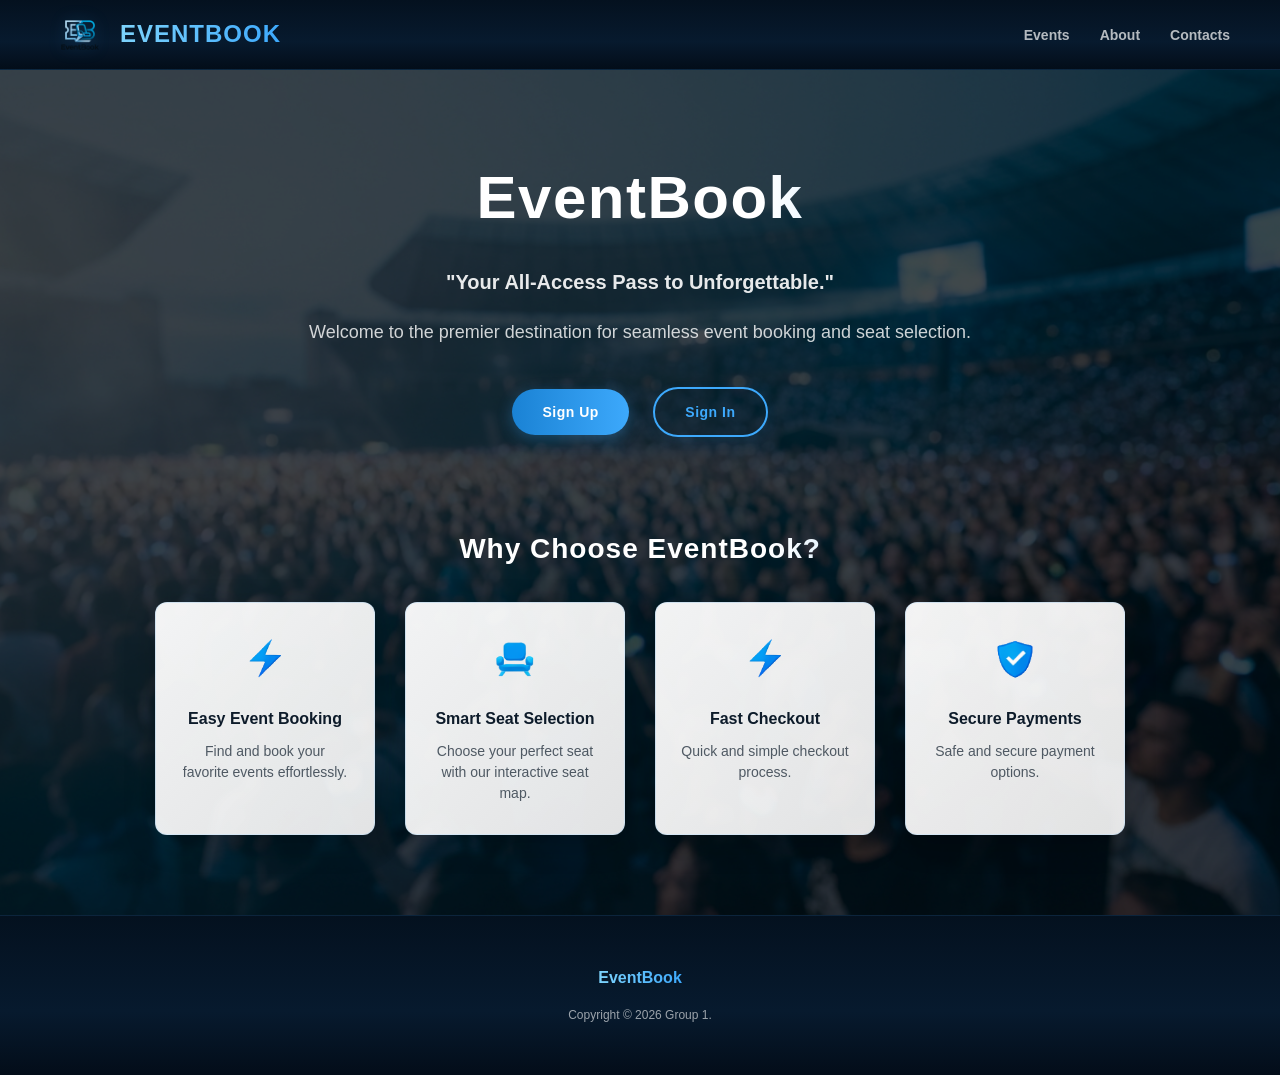
==== index.html @ 73633b7c "first commit" ====
<!DOCTYPE html>
<html lang="en">
<head>
    <!-- Meta and page title -->
    <meta charset="UTF-8">
    <title>EventBook - Home</title>

    <!-- Authentication styles (used for homepage theme) -->
    <link rel="stylesheet" href="AUTHENTICATION/authentication.css">
</head>
<body>

    <!-- Navbar / Header -->
    <header class="navbar">

        <!-- Logo section -->
        <div class="logo">
            <img src="IMAGES/eventbook_logo.png" alt="EventBook Logo">
            <h1>EventBook</h1>
        </div>
 
        <!-- Navigation menu -->
        <nav>
            <ul>
                <li><a href="#" onclick="redirectToLogin(event)">Events</a></li>
                <li><a href="#">About</a></li>
                <li><a href="#">Contacts</a></li>
            </ul>
        </nav>
    </header>
 
    <!-- Hero / Main section -->
    <main class="hero">

        <!-- Hero content -->
        <section class="hero-content">
            <h2>Event<span>Book</span></h2>

            <!-- Tagline -->
            <p class="tagline">"Your All-Access Pass to Unforgettable."</p>

            <!-- Description -->
            <p class="description">
                Welcome to the premier destination for seamless event booking and seat selection.
            </p>
 
            <!-- Call-to-action buttons -->
            <!-- FIX: Sign Up button now calls redirectToRegister() instead of bare href -->
            <div class="buttons">
                <a href="#" onclick="redirectToRegister(event)" class="btn primary">Sign Up</a>
                <a href="AUTHENTICATION/login.html" class="btn secondary">Sign In</a>
            </div>
        </section>
 
        <!-- Features section -->
        <section class="features">
            <h3>Why Choose EventBook?</h3>

            <!-- Feature cards -->
            <div class="feature-cards">

                <!-- Feature: Easy booking -->
                <article class="card">
                    <img src="IMAGES/lightning.png" alt="Easy Booking Icon">
                    <h4>Easy Event Booking</h4>
                    <p>Find and book your favorite events effortlessly.</p>
                </article>

                <!-- Feature: Seat selection -->
                <article class="card">
                    <img src="IMAGES/seat.png" alt="Seat Selection Icon">
                    <h4>Smart Seat Selection</h4>
                    <p>Choose your perfect seat with our interactive seat map.</p>
                </article>

                <!-- Feature: Fast checkout -->
                <article class="card">
                    <img src="IMAGES/lightning.png" alt="Fast Checkout Icon">
                    <h4>Fast Checkout</h4>
                    <p>Quick and simple checkout process.</p>
                </article>

                <!-- Feature: Secure payments -->
                <article class="card">
                    <img src="IMAGES/shield.png" alt="Secure Payment Icon">
                    <h4>Secure Payments</h4>
                    <p>Safe and secure payment options.</p>
                </article>
            </div>
        </section>
    </main>
 
    <!-- Footer section -->
    <footer>
        <p><strong>EventBook</strong></p>
        <p>Copyright &copy; 2026 Group 1.</p>
    </footer>
 
    <!-- External homepage script -->
    <script src="index.js"></script>
</body>
</html>
---- AUTHENTICATION/authentication.css ----
* {
    margin: 0;
    padding: 0;
    box-sizing: border-box;
    font-family: 'Nunito', Arial, sans-serif;
}

body {
    color: white;
    background: #0d1b2a;
    line-height: 1.6;
}

/* ===== HEADING STYLES ===== */
h1 {
    font-size: 24px;
    font-weight: 700;
    letter-spacing: 1px;
    text-transform: uppercase;
}

h2 {
    font-size: 32px;
    font-weight: 700;
    letter-spacing: 1.5px;
    margin-bottom: 10px;
    background: linear-gradient(90deg, #fff 60%, #3da9fc);
    -webkit-background-clip: text;
    -webkit-text-fill-color: transparent;
    background-clip: text;
}

h3 {
    font-size: 24px;
    font-weight: 700;
    letter-spacing: 1px;
    margin-bottom: 20px;
}

h4 {
    font-size: 16px;
    font-weight: 600;
    margin-bottom: 10px;
    color: #fff;
}

/* LOGO STYLE */
.logo {
    display: flex;
    align-items: center;
    gap: 10px;
}

.logo img {
    height: 60px;
    width: auto;
    object-fit: contain;
    filter: drop-shadow(0 0 8px rgba(61, 169, 252, 0.2));
}

.logo h1 {
    background: linear-gradient(90deg, #7dd3fc, #3da9fc);
    -webkit-background-clip: text;
    -webkit-text-fill-color: transparent;
    background-clip: text;
}

/* CARD ICON STYLE */
.card img {
    width: 50px;
    margin-bottom: 15px;
    transition: transform 0.3s ease;
}

.card img:hover {
    transform: scale(1.1);
}

/* NAVBAR */
.navbar {
    height: 70px;
    display: flex;
    justify-content: space-between;
    align-items: center;
    padding: 0 50px;
    background: linear-gradient(180deg, #04111f 0%, #071a2e 60%, #030d19 100%);
    border-bottom: 1px solid rgba(61, 169, 252, 0.15);
    box-shadow: 0 4px 20px rgba(0, 0, 0, 0.3);
}

.navbar ul {
    list-style: none;
    display: flex;
    gap: 30px;
}

.navbar a {
    text-decoration: none;
    color: rgba(255, 255, 255, 0.7);
    font-weight: 600;
    font-size: 14px;
    transition: all 0.3s ease;
    position: relative;
}

.navbar a:hover {
    color: #3da9fc;
}

.navbar a::after {
    content: "";
    position: absolute;
    bottom: -5px;
    left: 0;
    width: 0;
    height: 2px;
    background: #3da9fc;
    transition: width 0.3s ease;
}

.navbar a:hover::after {
    width: 100%;
}

.center-logo {
    justify-content: center;
}

/* HERO SECTION */
.hero {
    text-align: center;
    padding: 80px 20px;
    background: linear-gradient(rgba(0,0,0,0.7), rgba(0,0,0,0.7)),
                url('../IMAGES/hero_bg.png') center/cover no-repeat;
}

.hero-content h2 {
    font-size: 60px;
    font-weight: 700;
    margin-bottom: 15px;
}

.hero-content span {
    color: #3da9fc;
}

.tagline {
    margin: 20px 0;
    font-size: 20px;
    font-weight: 600;
    color: rgba(255, 255, 255, 0.9);
}

.description {
    margin-bottom: 30px;
    font-size: 18px;
    color: rgba(255, 255, 255, 0.8);
    line-height: 1.6;
}

/* BUTTONS */
.btn {
    padding: 12px 30px;
    border-radius: 25px;
    text-decoration: none;
    display: inline-block;
    margin: 10px;
    font-weight: 700;
    font-size: 14px;
    letter-spacing: 0.5px;
    transition: all 0.3s ease;
}

.primary {
    background: linear-gradient(90deg, #1a82d4, #3da9fc);
    color: white;
    box-shadow: 0 4px 15px rgba(61, 169, 252, 0.3);
}

.primary:hover {
    transform: translateY(-2px);
    box-shadow: 0 8px 20px rgba(61, 169, 252, 0.4);
}

.secondary {
    border: 2px solid #3da9fc;
    color: #3da9fc;
    background: transparent;
    box-shadow: 0 4px 12px rgba(61, 169, 252, 0.1);
}

.secondary:hover {
    background: rgba(61, 169, 252, 0.1);
    transform: translateY(-2px);
}

/* FEATURES */
.features {
    margin-top: 80px;
}

.features h3 {
    margin-bottom: 30px;
    font-size: 28px;
    font-weight: 700;
    background: linear-gradient(90deg, #fff 60%, #3da9fc);
    -webkit-background-clip: text;
    -webkit-text-fill-color: transparent;
    background-clip: text;
}

.feature-cards {
    display: flex;
    justify-content: center;
    gap: 30px;
    flex-wrap: wrap;
}

.card {
    background: linear-gradient(135deg, rgba(255,255,255,0.95), rgba(250,250,250,0.9));
    color: #0d1b2a;
    padding: 30px 25px;
    width: 220px;
    border-radius: 12px;
    text-align: center;
    box-shadow: 0 8px 32px rgba(0, 0, 0, 0.2);
    transition: all 0.3s ease;
    border: 1px solid rgba(61, 169, 252, 0.15);
}

.card:hover {
    transform: translateY(-8px);
    box-shadow: 0 15px 40px rgba(61, 169, 252, 0.2);
}

.card h4 {
    color: #0d1b2a;
    font-size: 16px;
    font-weight: 700;
    margin-bottom: 10px;
}

.card p {
    color: rgba(13, 27, 42, 0.7);
    font-size: 14px;
    line-height: 1.5;
}

/* LOGIN PAGE AND SIGNUP PAGE */
.login-hero {
    height: 90vh;
    display: flex;
    justify-content: center;
    align-items: center;
    background: linear-gradient(rgba(0,0,0,0.8), rgba(0,0,0,0.8)),
                url('../IMAGES/party_bg.png') center/cover no-repeat;
}

.login-container {
    background: linear-gradient(135deg, rgba(4, 17, 31, 0.75), rgba(7, 26, 46, 0.75));
    padding: 40px;
    border-radius: 15px;
    width: 400px;
    text-align: center;
    border: 1px solid rgba(61, 169, 252, 0.2);
    backdrop-filter: blur(10px);
    box-shadow: 0 15px 50px rgba(0, 0, 0, 0.4);
}

.login-container h2 {
    margin-bottom: 30px;
    font-size: 28px;
}

.form-group input,
.login-container select {
    width: 100%;
    padding: 12px 14px;
    margin-bottom: 18px;
    border-radius: 8px;
    border: 1px solid rgba(61, 169, 252, 0.3);
    background: rgba(255, 255, 255, 0.05);
    color: white;
    font-size: 14px;
    transition: all 0.3s ease;
    font-family: 'Nunito', Arial, sans-serif;
}

.form-group input::placeholder {
    color: rgba(255, 255, 255, 0.4);
}

.form-group input:focus,
.login-container select:focus {
    outline: none;
    border-color: #3da9fc;
    background: rgba(61, 169, 252, 0.1);
    box-shadow: 0 0 8px rgba(61, 169, 252, 0.2);
}

.login-container select {
    cursor: pointer;
}

.login-container select option {
    background: #0d1b2a;
    color: white;
}

.form-options {
    display: flex;
    justify-content: space-between;
    font-size: 13px;
    margin-bottom: 22px;
    gap: 15px;
}

.form-options label {
    display: flex;
    align-items: center;
    gap: 6px;
    color: rgba(255, 255, 255, 0.7);
}

.form-options label input {
    cursor: pointer;
}

.form-options a {
    color: #3da9fc;
    text-decoration: none;
    transition: all 0.2s ease;
}

.form-options a:hover {
    color: #7dd3fc;
    text-decoration: underline;
}

.signup-text {
    margin-top: 22px;
    font-size: 14px;
    color: rgba(255, 255, 255, 0.7);
}

.signup-text a {
    color: #3da9fc;
    text-decoration: none;
    font-weight: 600;
    transition: all 0.2s ease;
}

.signup-text a:hover {
    color: #7dd3fc;
    text-decoration: underline;
}

/* ===== FOOTER ===== */
footer {
    background: linear-gradient(180deg, #04111f 0%, #071a2e 60%, #030d19 100%);
    border-top: 1px solid rgba(61, 169, 252, 0.15);
    padding: 40px 20px;
    text-align: center;
    color: rgba(255, 255, 255, 0.8);
    font-size: 14px;
}

footer p {
    margin: 8px 0;
    line-height: 1.8;
}

footer p:first-child {
    font-size: 16px;
    font-weight: 700;
    color: #fff;
    margin-bottom: 12px;
}

footer p:first-child strong {
    background: linear-gradient(90deg, #7dd3fc, #3da9fc);
    -webkit-background-clip: text;
    -webkit-text-fill-color: transparent;
    background-clip: text;
}

footer p:last-child {
    font-size: 12px;
    color: rgba(255, 255, 255, 0.6);
}

.login-container select {
    width: 100%;
    padding: 12px;
    margin-bottom: 20px;
    border-radius: 8px;
    border: 1px solid #3da9fc;
    background: transparent;
    color: white;
}

.login-container select option {
    background: #0d1b2a;
}

/* PASSWORD SHOW/HIDE */
.password-wrapper {
    position: relative;
}

.password-wrapper input {
    padding-right: 40px;
}

.toggle-password {
    position: absolute;
    right: 12px;
    top: 50%;
    transform: translateY(-50%);
    cursor: pointer;
    font-size: 18px;
    user-select: none;
    transition: all 0.2s ease;
}

.toggle-password:hover {
    transform: translateY(-50%) scale(1.1);
}
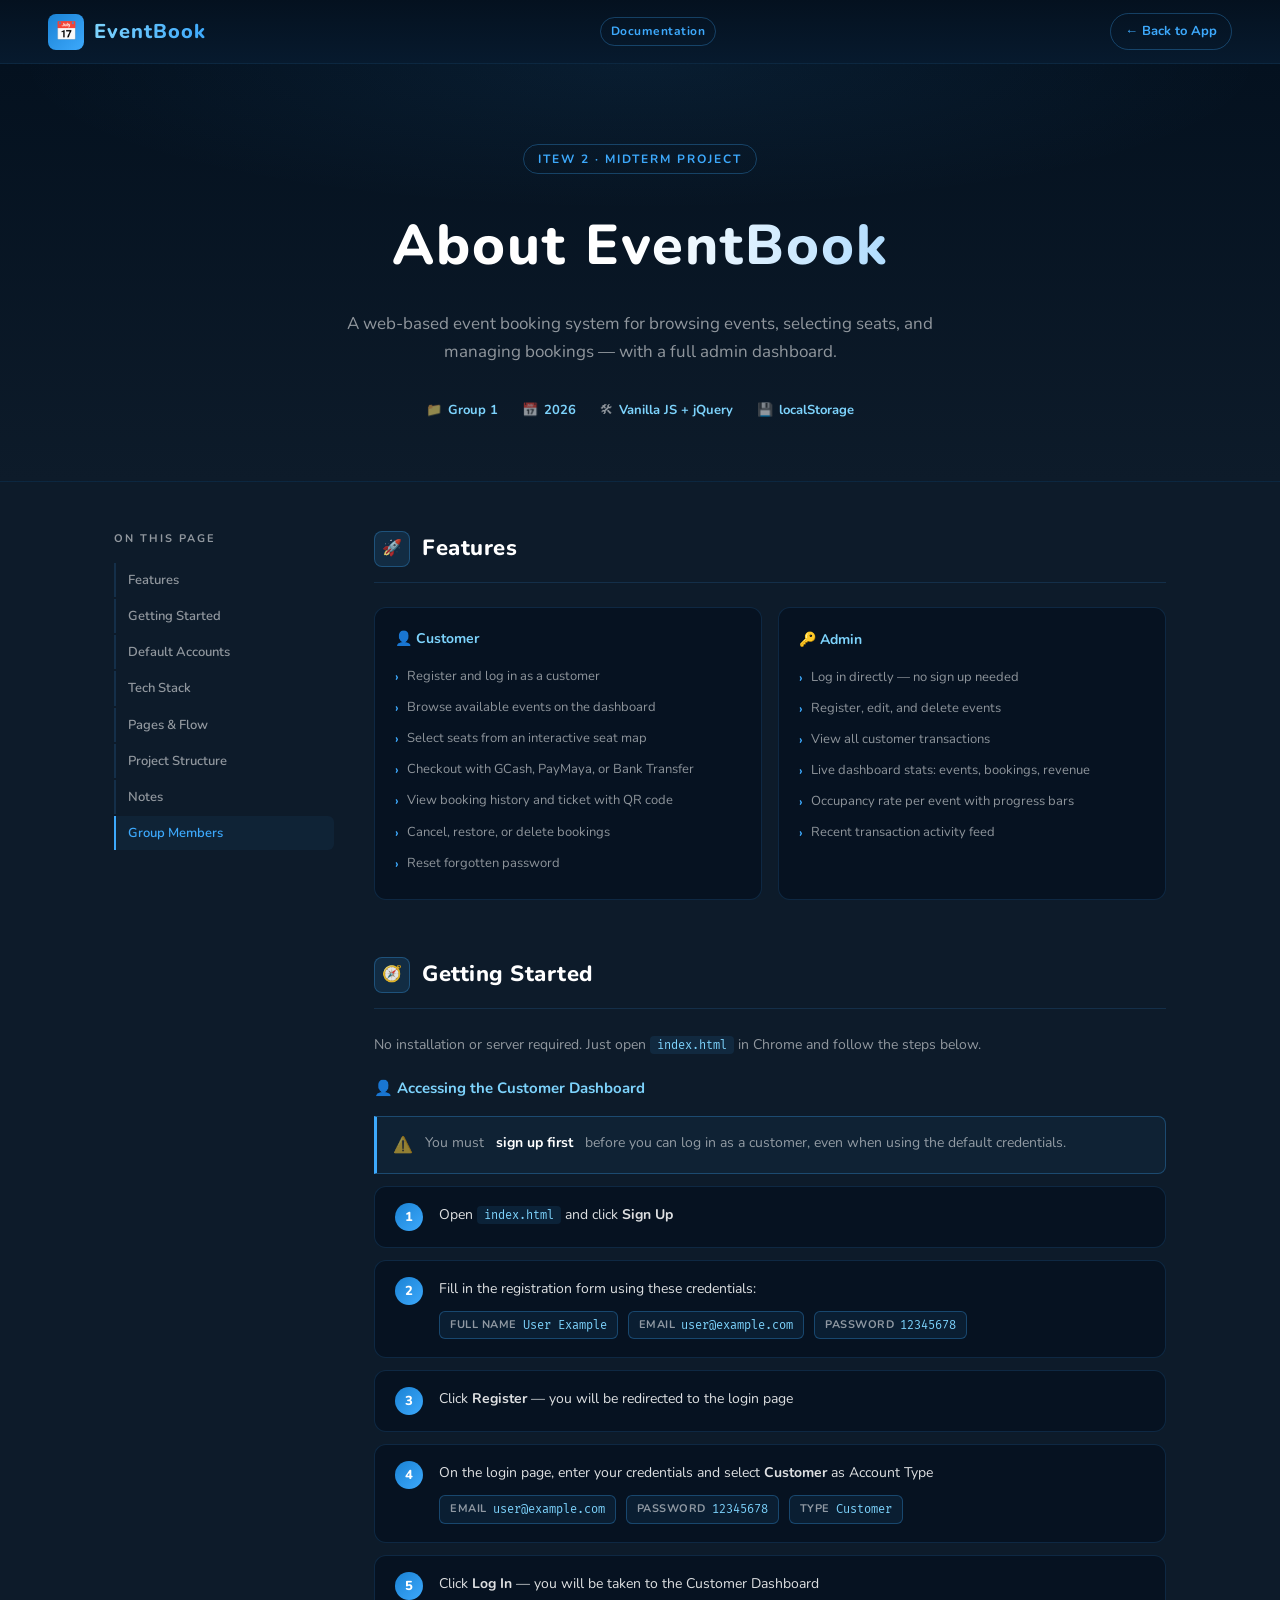
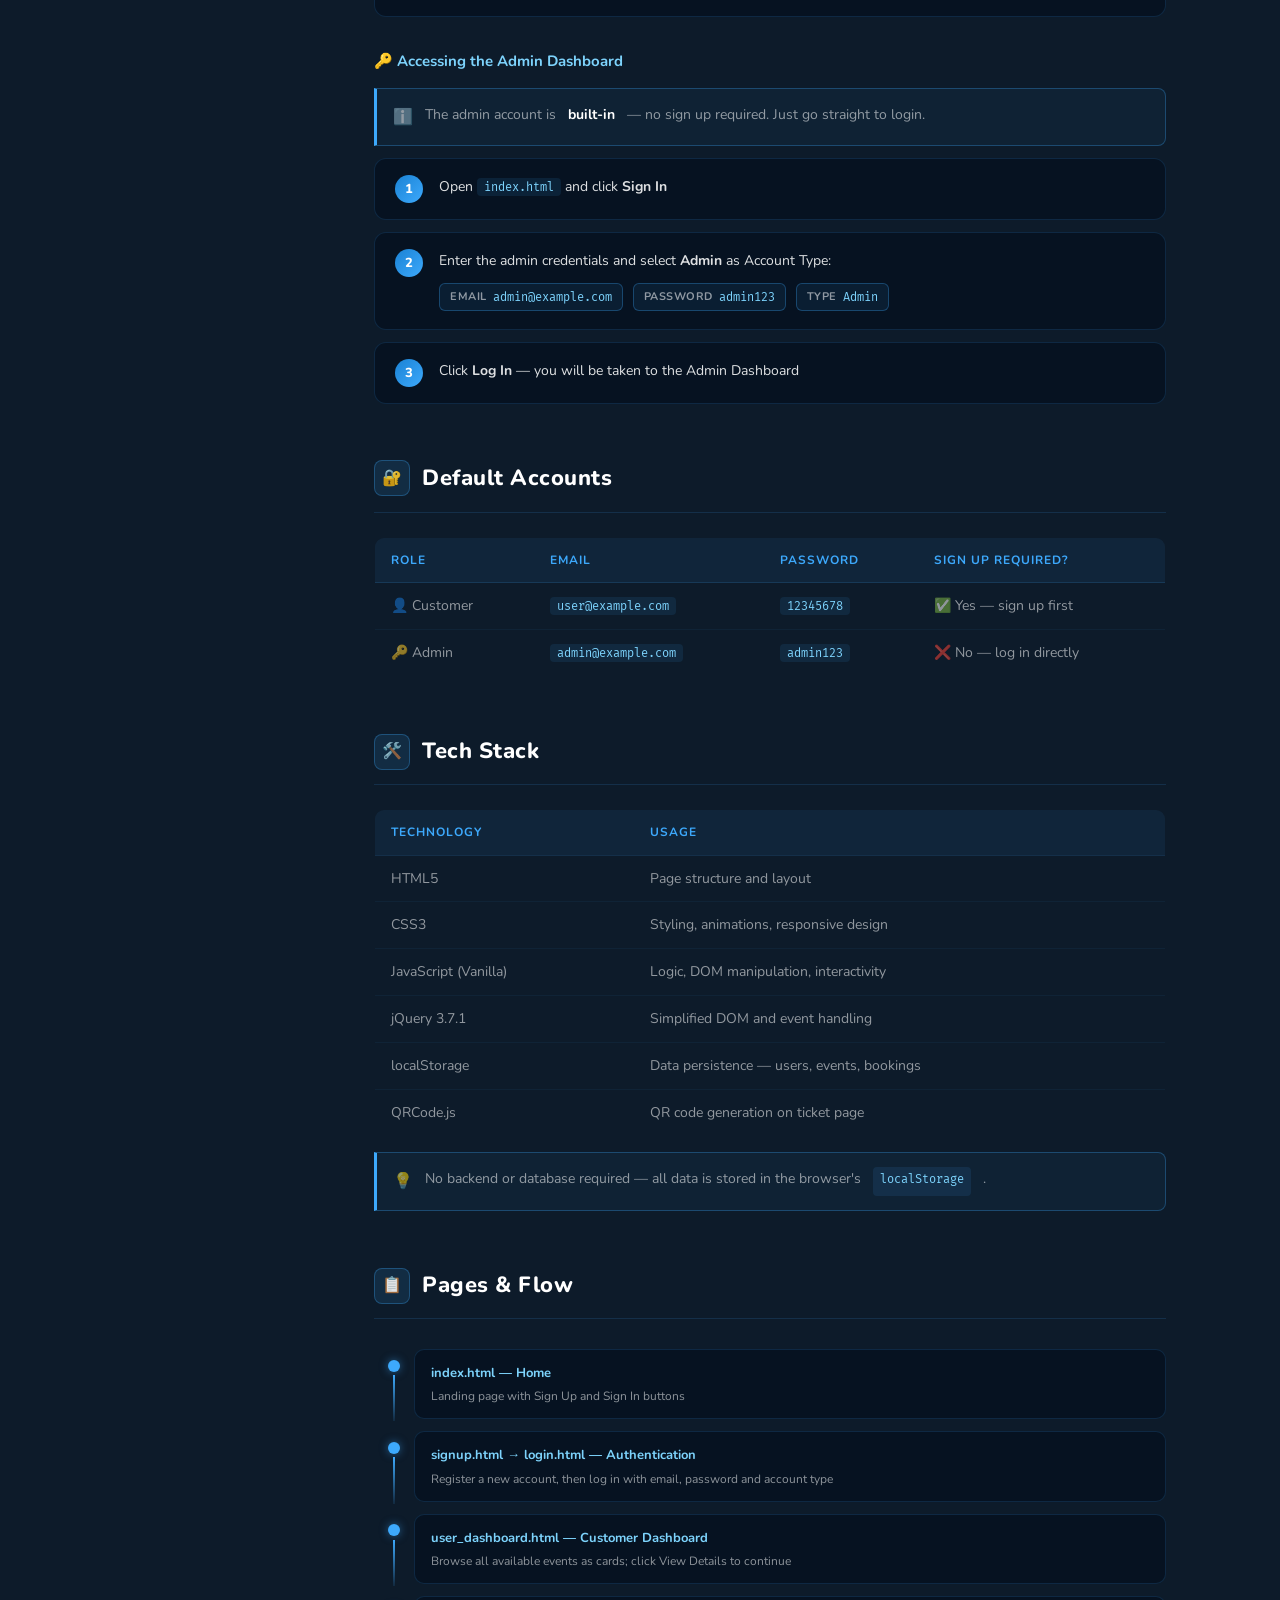
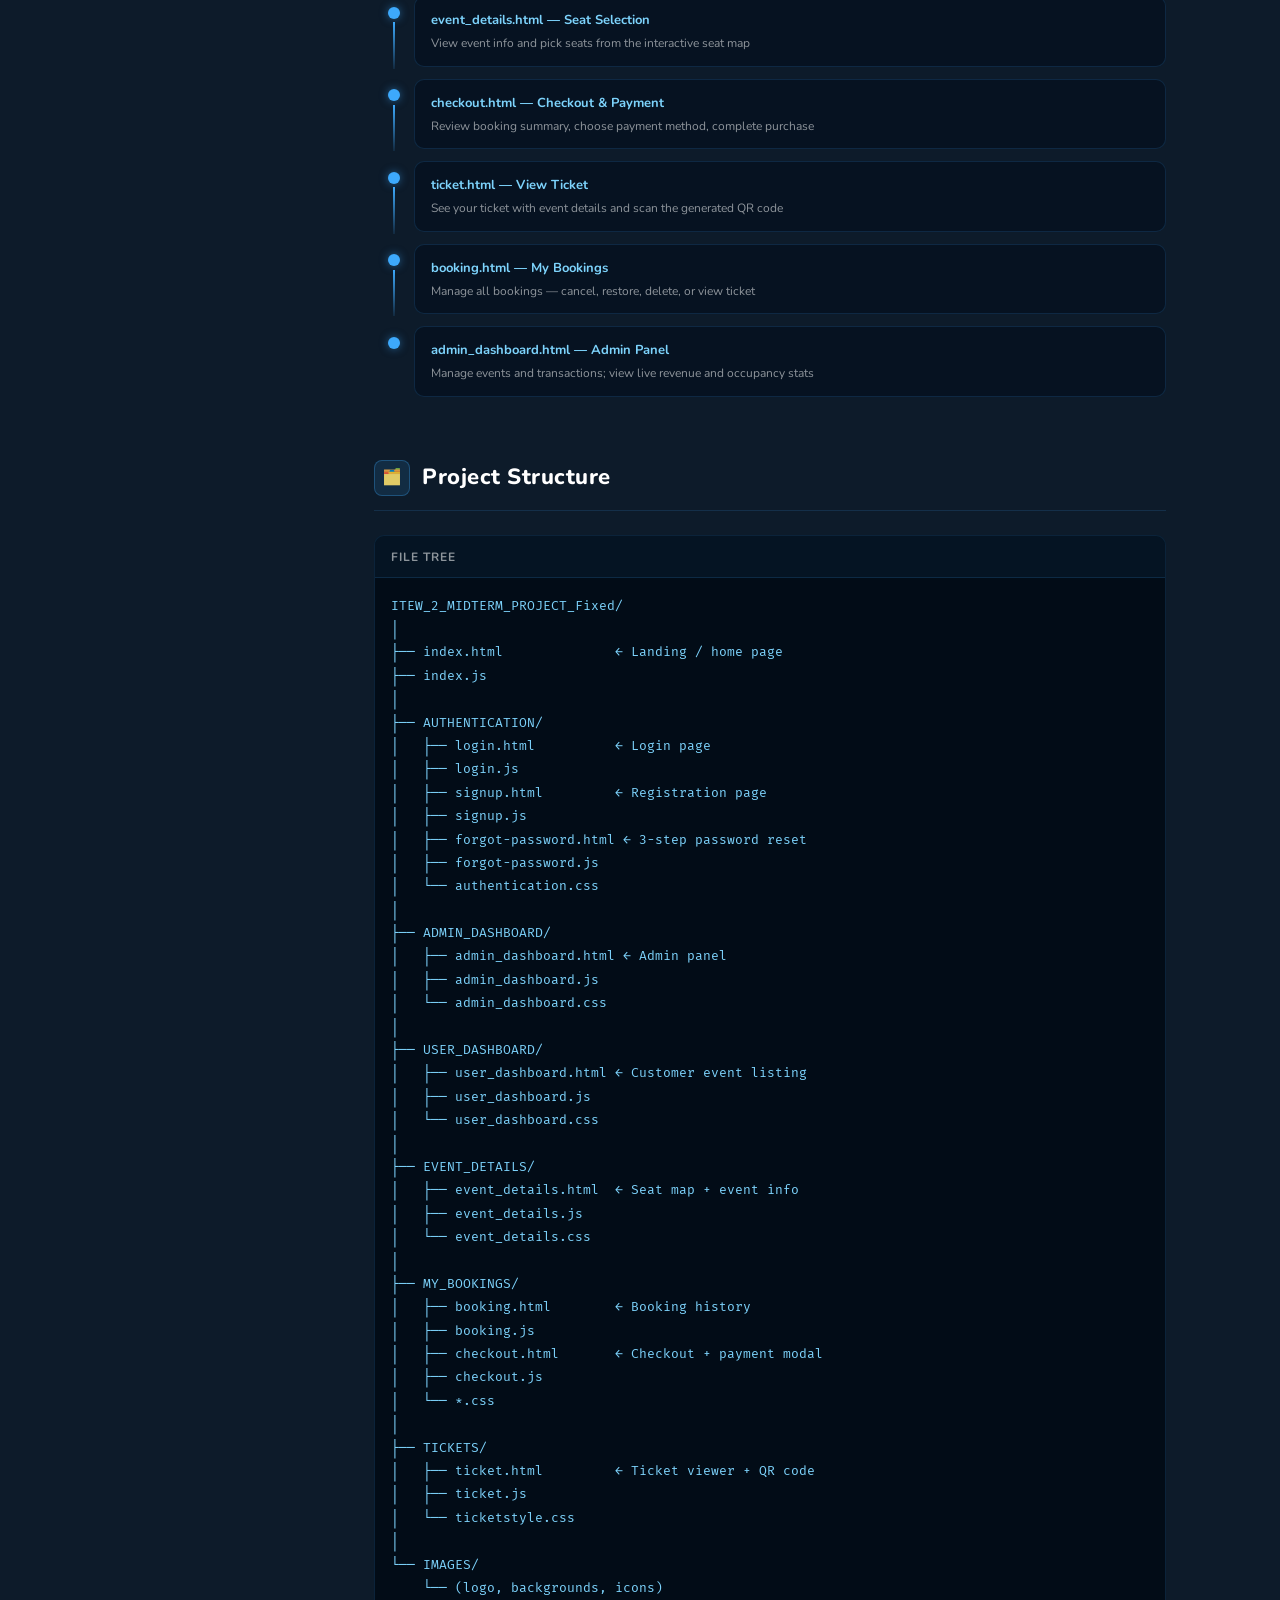
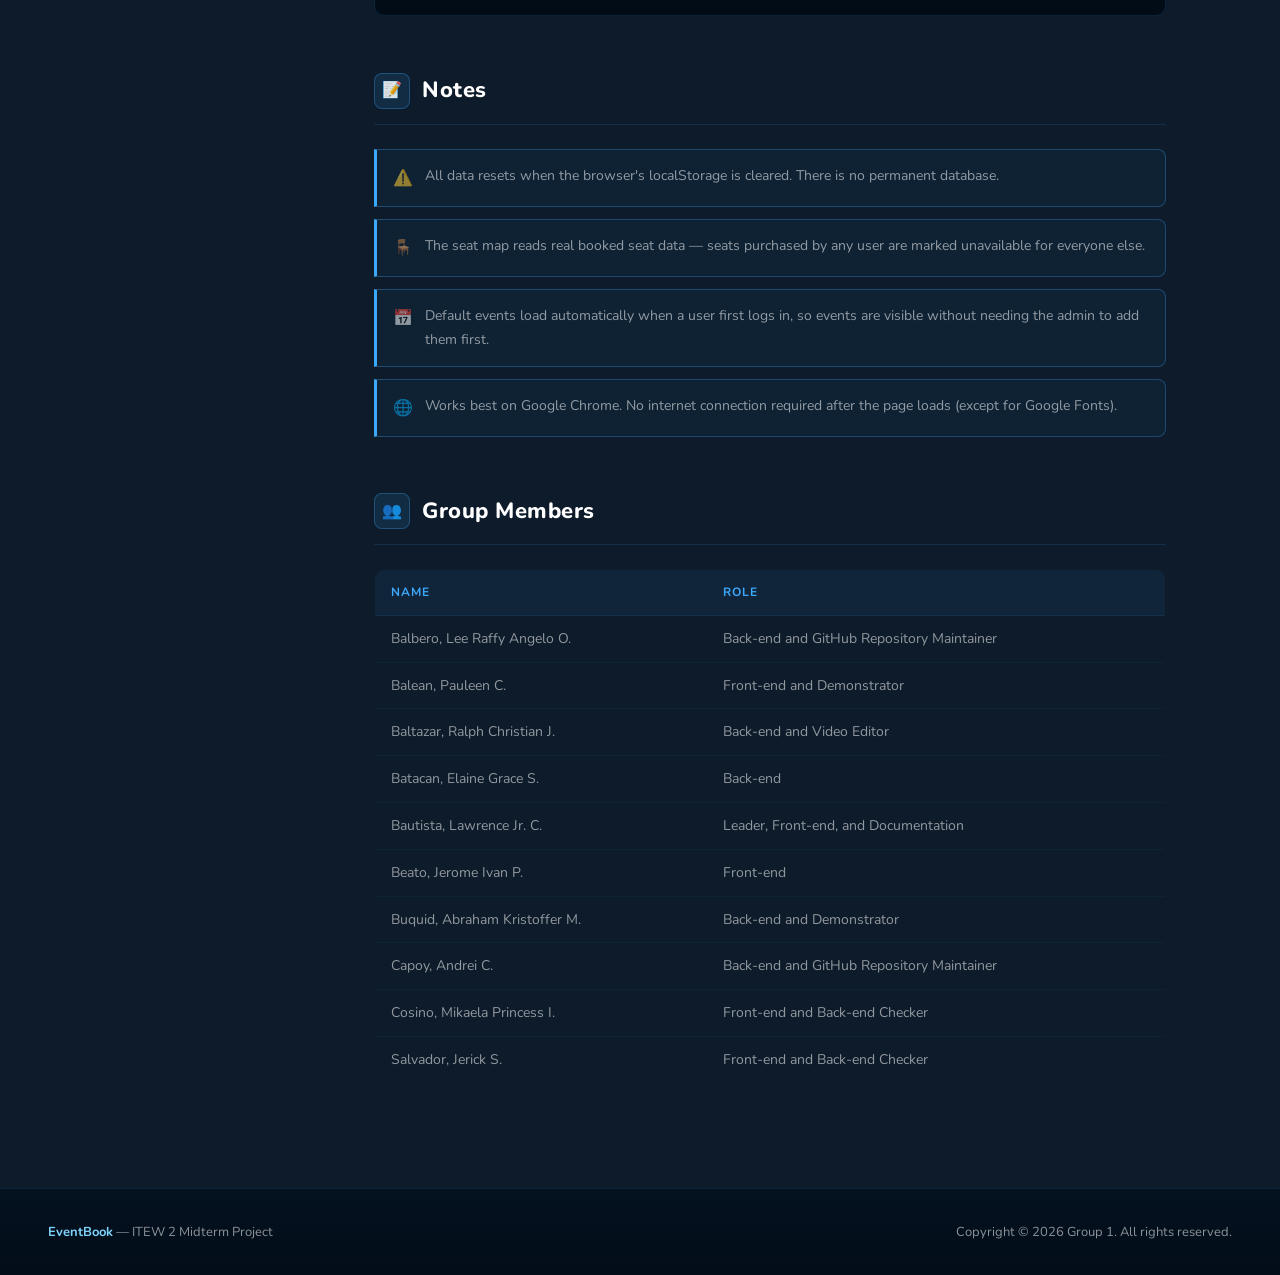
==== commit cb7044bd: "first commit" ====
--- a/index.html
+++ b/index.html
@@ -1,102 +1,1306 @@
-<!DOCTYPE html>
+<!doctype html>
 <html lang="en">
-<head>
-    <!-- Meta and page title -->
-    <meta charset="UTF-8">
-    <title>EventBook - Home</title>
-
-    <!-- Authentication styles (used for homepage theme) -->
-    <link rel="stylesheet" href="AUTHENTICATION/authentication.css">
-</head>
-<body>
-
-    <!-- Navbar / Header -->
+  <head>
+    <meta charset="UTF-8" />
+    <meta name="viewport" content="width=device-width, initial-scale=1.0" />
+    <title>EventBook - About & Documentation</title>
+    <link
+      href="https://fonts.googleapis.com/css2?family=Nunito:wght@400;600;700;800&family=Fira+Mono:wght@400;500&display=swap"
+      rel="stylesheet"
+    />
+    <style>
+      *,
+      *::before,
+      *::after {
+        margin: 0;
+        padding: 0;
+        box-sizing: border-box;
+      }
+
+      :root {
+        --bg: #0d1b2a;
+        --bg2: #04111f;
+        --bg3: #071a2e;
+        --accent: #3da9fc;
+        --accent2: #7dd3fc;
+        --border: rgba(61, 169, 252, 0.15);
+        --border2: rgba(61, 169, 252, 0.3);
+        --text: rgba(255, 255, 255, 0.87);
+        --muted: rgba(255, 255, 255, 0.55);
+        --card: rgba(4, 17, 31, 0.75);
+      }
+
+      html {
+        scroll-behavior: smooth;
+      }
+
+      body {
+        font-family: "Nunito", sans-serif;
+        background: var(--bg);
+        color: var(--text);
+        line-height: 1.7;
+      }
+
+      /* ── NAVBAR ── */
+      .navbar {
+        position: sticky;
+        top: 0;
+        z-index: 100;
+        height: 64px;
+        display: flex;
+        align-items: center;
+        justify-content: space-between;
+        padding: 0 48px;
+        background: linear-gradient(180deg, #04111f 0%, #071a2e 100%);
+        border-bottom: 1px solid var(--border);
+        backdrop-filter: blur(12px);
+      }
+
+      .logo {
+        display: flex;
+        align-items: center;
+        gap: 10px;
+        text-decoration: none;
+      }
+
+      .logo-icon {
+        width: 36px;
+        height: 36px;
+        background: linear-gradient(135deg, #1a82d4, #3da9fc);
+        border-radius: 8px;
+        display: flex;
+        align-items: center;
+        justify-content: center;
+        font-size: 18px;
+      }
+
+      .logo-text {
+        font-size: 20px;
+        font-weight: 800;
+        background: linear-gradient(90deg, #7dd3fc, #3da9fc);
+        -webkit-background-clip: text;
+        -webkit-text-fill-color: transparent;
+        background-clip: text;
+        letter-spacing: 1px;
+      }
+
+      .nav-badge {
+        font-size: 12px;
+        font-weight: 700;
+        color: var(--accent);
+        border: 1px solid var(--border2);
+        padding: 3px 10px;
+        border-radius: 20px;
+        letter-spacing: 0.5px;
+      }
+
+      .back-btn {
+        font-size: 13px;
+        font-weight: 700;
+        color: var(--accent);
+        text-decoration: none;
+        display: flex;
+        align-items: center;
+        gap: 6px;
+        padding: 6px 14px;
+        border: 1px solid var(--border2);
+        border-radius: 20px;
+        transition: all 0.2s;
+      }
+      .back-btn:hover {
+        background: rgba(61, 169, 252, 0.1);
+      }
+
+      /* ── HERO ── */
+      .hero {
+        text-align: center;
+        padding: 80px 24px 60px;
+        background: linear-gradient(180deg, #04111f 0%, #0d1b2a 100%);
+        border-bottom: 1px solid var(--border);
+        position: relative;
+        overflow: hidden;
+      }
+
+      .hero::before {
+        content: "";
+        position: absolute;
+        inset: 0;
+        background: radial-gradient(
+          ellipse 70% 50% at 50% 0%,
+          rgba(61, 169, 252, 0.08) 0%,
+          transparent 70%
+        );
+        pointer-events: none;
+      }
+
+      .hero-tag {
+        display: inline-block;
+        font-size: 12px;
+        font-weight: 700;
+        letter-spacing: 2px;
+        text-transform: uppercase;
+        color: var(--accent);
+        border: 1px solid var(--border2);
+        padding: 4px 14px;
+        border-radius: 20px;
+        margin-bottom: 24px;
+        animation: fadeUp 0.5s ease both;
+      }
+
+      .hero h1 {
+        font-size: clamp(2rem, 5vw, 3.5rem);
+        font-weight: 800;
+        letter-spacing: 2px;
+        background: linear-gradient(90deg, #fff 50%, #3da9fc);
+        -webkit-background-clip: text;
+        -webkit-text-fill-color: transparent;
+        background-clip: text;
+        margin-bottom: 16px;
+        animation: fadeUp 0.5s 0.1s ease both;
+      }
+
+      .hero p {
+        font-size: 17px;
+        color: var(--muted);
+        max-width: 600px;
+        margin: 0 auto 32px;
+        animation: fadeUp 0.5s 0.2s ease both;
+      }
+
+      .hero-meta {
+        display: flex;
+        justify-content: center;
+        gap: 24px;
+        flex-wrap: wrap;
+        animation: fadeUp 0.5s 0.3s ease both;
+      }
+
+      .hero-meta span {
+        font-size: 13px;
+        color: var(--muted);
+        display: flex;
+        align-items: center;
+        gap: 6px;
+      }
+
+      .hero-meta span b {
+        color: var(--accent2);
+      }
+
+      /* ── TOC SIDEBAR LAYOUT ── */
+      .layout {
+        display: flex;
+        max-width: 1100px;
+        margin: 0 auto;
+        padding: 48px 24px;
+        gap: 40px;
+        align-items: flex-start;
+      }
+
+      .toc {
+        width: 220px;
+        flex-shrink: 0;
+        position: sticky;
+        top: 80px;
+      }
+
+      .toc-title {
+        font-size: 11px;
+        font-weight: 700;
+        letter-spacing: 2px;
+        text-transform: uppercase;
+        color: var(--muted);
+        margin-bottom: 14px;
+      }
+
+      .toc a {
+        display: block;
+        font-size: 13px;
+        font-weight: 600;
+        color: var(--muted);
+        text-decoration: none;
+        padding: 6px 12px;
+        border-left: 2px solid var(--border);
+        margin-bottom: 2px;
+        transition: all 0.2s;
+        border-radius: 0 6px 6px 0;
+      }
+
+      .toc a:hover,
+      .toc a.active {
+        color: var(--accent);
+        border-left-color: var(--accent);
+        background: rgba(61, 169, 252, 0.06);
+      }
+
+      /* ── MAIN CONTENT ── */
+      .content {
+        flex: 1;
+        min-width: 0;
+      }
+
+      .section {
+        margin-bottom: 56px;
+        animation: fadeUp 0.5s ease both;
+      }
+
+      .section-header {
+        display: flex;
+        align-items: center;
+        gap: 12px;
+        margin-bottom: 24px;
+        padding-bottom: 14px;
+        border-bottom: 1px solid var(--border);
+      }
+
+      .section-icon {
+        width: 36px;
+        height: 36px;
+        border-radius: 8px;
+        background: rgba(61, 169, 252, 0.12);
+        border: 1px solid var(--border2);
+        display: flex;
+        align-items: center;
+        justify-content: center;
+        font-size: 16px;
+        flex-shrink: 0;
+      }
+
+      .section h2 {
+        font-size: 22px;
+        font-weight: 800;
+        color: #fff;
+        letter-spacing: 0.5px;
+      }
+
+      /* ── FEATURE CARDS ── */
+      .feature-grid {
+        display: grid;
+        grid-template-columns: 1fr 1fr;
+        gap: 16px;
+      }
+
+      .feature-card {
+        background: var(--card);
+        border: 1px solid var(--border);
+        border-radius: 12px;
+        padding: 20px;
+        transition: all 0.2s;
+      }
+
+      .feature-card:hover {
+        border-color: var(--border2);
+        transform: translateY(-2px);
+        box-shadow: 0 8px 24px rgba(0, 0, 0, 0.3);
+      }
+
+      .feature-card h3 {
+        font-size: 14px;
+        font-weight: 700;
+        color: var(--accent2);
+        margin-bottom: 10px;
+        display: flex;
+        align-items: center;
+        gap: 8px;
+      }
+
+      .feature-card ul {
+        list-style: none;
+        padding: 0;
+      }
+
+      .feature-card li {
+        font-size: 13px;
+        color: var(--muted);
+        padding: 4px 0;
+        display: flex;
+        align-items: flex-start;
+        gap: 8px;
+      }
+
+      .feature-card li::before {
+        content: "›";
+        color: var(--accent);
+        font-weight: 700;
+        flex-shrink: 0;
+        margin-top: 1px;
+      }
+
+      /* ── TABLES ── */
+      table {
+        width: 100%;
+        border-collapse: collapse;
+        font-size: 14px;
+        border-radius: 10px;
+        overflow: hidden;
+        border: 1px solid var(--border);
+      }
+
+      thead {
+        background: rgba(61, 169, 252, 0.08);
+      }
+
+      th {
+        text-align: left;
+        padding: 12px 16px;
+        font-size: 12px;
+        font-weight: 700;
+        letter-spacing: 1px;
+        text-transform: uppercase;
+        color: var(--accent);
+        border-bottom: 1px solid var(--border);
+      }
+
+      td {
+        padding: 11px 16px;
+        color: var(--muted);
+        border-bottom: 1px solid rgba(61, 169, 252, 0.06);
+      }
+
+      tr:last-child td {
+        border-bottom: none;
+      }
+      tr:hover td {
+        background: rgba(61, 169, 252, 0.03);
+      }
+
+      td code,
+      th code {
+        font-family: "Fira Mono", monospace;
+        font-size: 12px;
+        background: rgba(61, 169, 252, 0.1);
+        color: var(--accent2);
+        padding: 2px 7px;
+        border-radius: 4px;
+      }
+
+      /* ── STEP BOXES ── */
+      .steps {
+        display: flex;
+        flex-direction: column;
+        gap: 12px;
+      }
+
+      .step {
+        display: flex;
+        gap: 16px;
+        align-items: flex-start;
+        background: var(--card);
+        border: 1px solid var(--border);
+        border-radius: 12px;
+        padding: 16px 20px;
+        transition: border-color 0.2s;
+      }
+
+      .step:hover {
+        border-color: var(--border2);
+      }
+
+      .step-num {
+        width: 28px;
+        height: 28px;
+        border-radius: 50%;
+        background: linear-gradient(135deg, #1a82d4, #3da9fc);
+        display: flex;
+        align-items: center;
+        justify-content: center;
+        font-size: 13px;
+        font-weight: 800;
+        color: #fff;
+        flex-shrink: 0;
+      }
+
+      .step-body {
+        flex: 1;
+      }
+      .step-body p {
+        font-size: 14px;
+        color: var(--text);
+        margin-bottom: 4px;
+      }
+
+      .credential {
+        display: inline-flex;
+        align-items: center;
+        gap: 6px;
+        background: rgba(61, 169, 252, 0.08);
+        border: 1px solid var(--border2);
+        border-radius: 6px;
+        padding: 3px 10px;
+        margin: 2px 4px 2px 0;
+        font-family: "Fira Mono", monospace;
+        font-size: 12px;
+        color: var(--accent2);
+      }
+
+      .credential .label {
+        font-family: "Nunito", sans-serif;
+        font-size: 11px;
+        font-weight: 700;
+        color: var(--muted);
+        text-transform: uppercase;
+        letter-spacing: 0.5px;
+      }
+
+      /* ── CODE BLOCK ── */
+      .code-block {
+        background: #020c17;
+        border: 1px solid var(--border);
+        border-radius: 10px;
+        overflow: hidden;
+      }
+
+      .code-block-header {
+        display: flex;
+        align-items: center;
+        justify-content: space-between;
+        padding: 10px 16px;
+        background: rgba(61, 169, 252, 0.05);
+        border-bottom: 1px solid var(--border);
+      }
+
+      .code-block-header span {
+        font-size: 12px;
+        font-weight: 700;
+        color: var(--muted);
+        letter-spacing: 1px;
+      }
+
+      .code-block pre {
+        padding: 16px;
+        font-family: "Fira Mono", monospace;
+        font-size: 13px;
+        color: var(--accent2);
+        overflow-x: auto;
+        line-height: 1.8;
+      }
+
+      /* ── FLOW DIAGRAM ── */
+      .flow {
+        display: flex;
+        flex-direction: column;
+        gap: 0;
+      }
+
+      .flow-item {
+        display: flex;
+        align-items: stretch;
+        gap: 0;
+      }
+
+      .flow-line {
+        display: flex;
+        flex-direction: column;
+        align-items: center;
+        width: 40px;
+        flex-shrink: 0;
+      }
+
+      .flow-dot {
+        width: 12px;
+        height: 12px;
+        border-radius: 50%;
+        background: var(--accent);
+        flex-shrink: 0;
+        margin-top: 16px;
+        box-shadow: 0 0 8px rgba(61, 169, 252, 0.5);
+      }
+
+      .flow-connector {
+        width: 2px;
+        flex: 1;
+        background: linear-gradient(
+          180deg,
+          var(--accent) 0%,
+          rgba(61, 169, 252, 0.1) 100%
+        );
+        margin: 4px 0;
+      }
+
+      .flow-item:last-child .flow-connector {
+        display: none;
+      }
+
+      .flow-box {
+        flex: 1;
+        background: var(--card);
+        border: 1px solid var(--border);
+        border-radius: 10px;
+        padding: 12px 16px;
+        margin: 6px 0;
+        font-size: 13px;
+        transition: border-color 0.2s;
+      }
+
+      .flow-box:hover {
+        border-color: var(--border2);
+      }
+
+      .flow-box .page {
+        font-weight: 700;
+        color: var(--accent2);
+      }
+      .flow-box .desc {
+        color: var(--muted);
+        font-size: 12px;
+        margin-top: 2px;
+      }
+
+      /* ── NOTES ── */
+      .note {
+        display: flex;
+        gap: 12px;
+        background: rgba(61, 169, 252, 0.05);
+        border: 1px solid var(--border2);
+        border-left: 3px solid var(--accent);
+        border-radius: 0 8px 8px 0;
+        padding: 14px 16px;
+        margin-bottom: 12px;
+        font-size: 14px;
+        color: var(--muted);
+      }
+
+      .note-icon {
+        font-size: 16px;
+        flex-shrink: 0;
+        margin-top: 1px;
+      }
+
+      /* ── FOOTER ── */
+      footer {
+        background: linear-gradient(180deg, #04111f 0%, #030d19 100%);
+        border-top: 1px solid var(--border);
+        padding: 32px 48px;
+        display: flex;
+        justify-content: space-between;
+        align-items: center;
+        flex-wrap: wrap;
+        gap: 12px;
+      }
+
+      footer p {
+        font-size: 13px;
+        color: var(--muted);
+      }
+      footer strong {
+        color: var(--accent2);
+      }
+
+      /* ── ANIMATIONS ── */
+      @keyframes fadeUp {
+        from {
+          opacity: 0;
+          transform: translateY(16px);
+        }
+        to {
+          opacity: 1;
+          transform: translateY(0);
+        }
+      }
+
+      .section:nth-child(1) {
+        animation-delay: 0s;
+      }
+      .section:nth-child(2) {
+        animation-delay: 0.05s;
+      }
+      .section:nth-child(3) {
+        animation-delay: 0.1s;
+      }
+      .section:nth-child(4) {
+        animation-delay: 0.15s;
+      }
+      .section:nth-child(5) {
+        animation-delay: 0.2s;
+      }
+      .section:nth-child(6) {
+        animation-delay: 0.25s;
+      }
+      .section:nth-child(7) {
+        animation-delay: 0.3s;
+      }
+
+      /* ── RESPONSIVE ── */
+      @media (max-width: 768px) {
+        .navbar {
+          padding: 0 20px;
+        }
+        .layout {
+          flex-direction: column;
+          padding: 24px 16px;
+        }
+        .toc {
+          width: 100%;
+          position: static;
+        }
+        .feature-grid {
+          grid-template-columns: 1fr;
+        }
+        footer {
+          flex-direction: column;
+          text-align: center;
+          padding: 24px 20px;
+        }
+      }
+    </style>
+  </head>
+  <body>
+    <!-- NAVBAR -->
     <header class="navbar">
-
-        <!-- Logo section -->
-        <div class="logo">
-            <img src="IMAGES/eventbook_logo.png" alt="EventBook Logo">
-            <h1>EventBook</h1>
-        </div>
- 
-        <!-- Navigation menu -->
-        <nav>
-            <ul>
-                <li><a href="#" onclick="redirectToLogin(event)">Events</a></li>
-                <li><a href="#">About</a></li>
-                <li><a href="#">Contacts</a></li>
-            </ul>
-        </nav>
+      <a href="home.html" class="logo">
+        <div class="logo-icon">📅</div>
+        <span class="logo-text">EventBook</span>
+      </a>
+      <span class="nav-badge">Documentation</span>
+      <a href="home.html" class="back-btn">← Back to App</a>
     </header>
- 
-    <!-- Hero / Main section -->
-    <main class="hero">
-
-        <!-- Hero content -->
-        <section class="hero-content">
-            <h2>Event<span>Book</span></h2>
-
-            <!-- Tagline -->
-            <p class="tagline">"Your All-Access Pass to Unforgettable."</p>
-
-            <!-- Description -->
-            <p class="description">
-                Welcome to the premier destination for seamless event booking and seat selection.
-            </p>
- 
-            <!-- Call-to-action buttons -->
-            <!-- FIX: Sign Up button now calls redirectToRegister() instead of bare href -->
-            <div class="buttons">
-                <a href="#" onclick="redirectToRegister(event)" class="btn primary">Sign Up</a>
-                <a href="AUTHENTICATION/login.html" class="btn secondary">Sign In</a>
-            </div>
+
+    <!-- HERO -->
+    <section class="hero">
+      <div class="hero-tag">ITEW 2 · Midterm Project</div>
+      <h1>About EventBook</h1>
+      <p>
+        A web-based event booking system for browsing events, selecting seats,
+        and managing bookings — with a full admin dashboard.
+      </p>
+      <div class="hero-meta">
+        <span>📁 <b>Group 1</b></span>
+        <span>📅 <b>2026</b></span>
+        <span>🛠 <b>Vanilla JS + jQuery</b></span>
+        <span>💾 <b>localStorage</b></span>
+      </div>
+    </section>
+
+    <!-- LAYOUT -->
+    <div class="layout">
+      <!-- TOC -->
+      <nav class="toc">
+        <div class="toc-title">On this page</div>
+        <a href="#features">Features</a>
+        <a href="#getting-started">Getting Started</a>
+        <a href="#default-accounts">Default Accounts</a>
+        <a href="#tech-stack">Tech Stack</a>
+        <a href="#pages-flow">Pages & Flow</a>
+        <a href="#structure">Project Structure</a>
+        <a href="#notes">Notes</a>
+        <a href="#group">Group Members</a>
+      </nav>
+
+      <!-- CONTENT -->
+      <main class="content">
+        <!-- FEATURES -->
+        <section class="section" id="features">
+          <div class="section-header">
+            <div class="section-icon">🚀</div>
+            <h2>Features</h2>
+          </div>
+          <div class="feature-grid">
+            <div class="feature-card">
+              <h3>👤 Customer</h3>
+              <ul>
+                <li>Register and log in as a customer</li>
+                <li>Browse available events on the dashboard</li>
+                <li>Select seats from an interactive seat map</li>
+                <li>Checkout with GCash, PayMaya, or Bank Transfer</li>
+                <li>View booking history and ticket with QR code</li>
+                <li>Cancel, restore, or delete bookings</li>
+                <li>Reset forgotten password</li>
+              </ul>
+            </div>
+            <div class="feature-card">
+              <h3>🔑 Admin</h3>
+              <ul>
+                <li>Log in directly — no sign up needed</li>
+                <li>Register, edit, and delete events</li>
+                <li>View all customer transactions</li>
+                <li>Live dashboard stats: events, bookings, revenue</li>
+                <li>Occupancy rate per event with progress bars</li>
+                <li>Recent transaction activity feed</li>
+              </ul>
+            </div>
+          </div>
         </section>
- 
-        <!-- Features section -->
-        <section class="features">
-            <h3>Why Choose EventBook?</h3>
-
-            <!-- Feature cards -->
-            <div class="feature-cards">
-
-                <!-- Feature: Easy booking -->
-                <article class="card">
-                    <img src="IMAGES/lightning.png" alt="Easy Booking Icon">
-                    <h4>Easy Event Booking</h4>
-                    <p>Find and book your favorite events effortlessly.</p>
-                </article>
-
-                <!-- Feature: Seat selection -->
-                <article class="card">
-                    <img src="IMAGES/seat.png" alt="Seat Selection Icon">
-                    <h4>Smart Seat Selection</h4>
-                    <p>Choose your perfect seat with our interactive seat map.</p>
-                </article>
-
-                <!-- Feature: Fast checkout -->
-                <article class="card">
-                    <img src="IMAGES/lightning.png" alt="Fast Checkout Icon">
-                    <h4>Fast Checkout</h4>
-                    <p>Quick and simple checkout process.</p>
-                </article>
-
-                <!-- Feature: Secure payments -->
-                <article class="card">
-                    <img src="IMAGES/shield.png" alt="Secure Payment Icon">
-                    <h4>Secure Payments</h4>
-                    <p>Safe and secure payment options.</p>
-                </article>
-            </div>
+
+        <!-- GETTING STARTED -->
+        <section class="section" id="getting-started">
+          <div class="section-header">
+            <div class="section-icon">🧭</div>
+            <h2>Getting Started</h2>
+          </div>
+
+          <p style="font-size: 14px; color: var(--muted); margin-bottom: 20px">
+            No installation or server required. Just open
+            <code
+              style="
+                font-family: &quot;Fira Mono&quot;, monospace;
+                font-size: 12px;
+                background: rgba(61, 169, 252, 0.1);
+                color: var(--accent2);
+                padding: 2px 7px;
+                border-radius: 4px;
+              "
+              >index.html</code
+            >
+            in Chrome and follow the steps below.
+          </p>
+
+          <!-- CUSTOMER -->
+          <p
+            style="
+              font-size: 15px;
+              font-weight: 700;
+              color: var(--accent2);
+              margin-bottom: 14px;
+            "
+          >
+            👤 Accessing the Customer Dashboard
+          </p>
+          <div class="note">
+            <span class="note-icon">⚠️</span>
+            You must <strong style="color: #fff">sign up first</strong> before
+            you can log in as a customer, even when using the default
+            credentials.
+          </div>
+          <div class="steps" style="margin-bottom: 32px">
+            <div class="step">
+              <div class="step-num">1</div>
+              <div class="step-body">
+                <p>
+                  Open
+                  <code
+                    style="
+                      font-family: &quot;Fira Mono&quot;, monospace;
+                      font-size: 12px;
+                      background: rgba(61, 169, 252, 0.1);
+                      color: var(--accent2);
+                      padding: 2px 7px;
+                      border-radius: 4px;
+                    "
+                    >index.html</code
+                  >
+                  and click <strong>Sign Up</strong>
+                </p>
+              </div>
+            </div>
+            <div class="step">
+              <div class="step-num">2</div>
+              <div class="step-body">
+                <p>Fill in the registration form using these credentials:</p>
+                <div
+                  style="
+                    margin-top: 8px;
+                    display: flex;
+                    flex-wrap: wrap;
+                    gap: 6px;
+                  "
+                >
+                  <span class="credential"
+                    ><span class="label">Full Name</span> User Example</span
+                  >
+                  <span class="credential"
+                    ><span class="label">Email</span> user@example.com</span
+                  >
+                  <span class="credential"
+                    ><span class="label">Password</span> 12345678</span
+                  >
+                </div>
+              </div>
+            </div>
+            <div class="step">
+              <div class="step-num">3</div>
+              <div class="step-body">
+                <p>
+                  Click <strong>Register</strong> — you will be redirected to
+                  the login page
+                </p>
+              </div>
+            </div>
+            <div class="step">
+              <div class="step-num">4</div>
+              <div class="step-body">
+                <p>
+                  On the login page, enter your credentials and select
+                  <strong>Customer</strong> as Account Type
+                </p>
+                <div
+                  style="
+                    margin-top: 8px;
+                    display: flex;
+                    flex-wrap: wrap;
+                    gap: 6px;
+                  "
+                >
+                  <span class="credential"
+                    ><span class="label">Email</span> user@example.com</span
+                  >
+                  <span class="credential"
+                    ><span class="label">Password</span> 12345678</span
+                  >
+                  <span class="credential"
+                    ><span class="label">Type</span> Customer</span
+                  >
+                </div>
+              </div>
+            </div>
+            <div class="step">
+              <div class="step-num">5</div>
+              <div class="step-body">
+                <p>
+                  Click <strong>Log In</strong> — you will be taken to the
+                  Customer Dashboard
+                </p>
+              </div>
+            </div>
+          </div>
+
+          <!-- ADMIN -->
+          <p
+            style="
+              font-size: 15px;
+              font-weight: 700;
+              color: var(--accent2);
+              margin-bottom: 14px;
+            "
+          >
+            🔑 Accessing the Admin Dashboard
+          </p>
+          <div class="note">
+            <span class="note-icon">ℹ️</span>
+            The admin account is <strong style="color: #fff">built-in</strong> —
+            no sign up required. Just go straight to login.
+          </div>
+          <div class="steps">
+            <div class="step">
+              <div class="step-num">1</div>
+              <div class="step-body">
+                <p>
+                  Open
+                  <code
+                    style="
+                      font-family: &quot;Fira Mono&quot;, monospace;
+                      font-size: 12px;
+                      background: rgba(61, 169, 252, 0.1);
+                      color: var(--accent2);
+                      padding: 2px 7px;
+                      border-radius: 4px;
+                    "
+                    >index.html</code
+                  >
+                  and click <strong>Sign In</strong>
+                </p>
+              </div>
+            </div>
+            <div class="step">
+              <div class="step-num">2</div>
+              <div class="step-body">
+                <p>
+                  Enter the admin credentials and select
+                  <strong>Admin</strong> as Account Type:
+                </p>
+                <div
+                  style="
+                    margin-top: 8px;
+                    display: flex;
+                    flex-wrap: wrap;
+                    gap: 6px;
+                  "
+                >
+                  <span class="credential"
+                    ><span class="label">Email</span> admin@example.com</span
+                  >
+                  <span class="credential"
+                    ><span class="label">Password</span> admin123</span
+                  >
+                  <span class="credential"
+                    ><span class="label">Type</span> Admin</span
+                  >
+                </div>
+              </div>
+            </div>
+            <div class="step">
+              <div class="step-num">3</div>
+              <div class="step-body">
+                <p>
+                  Click <strong>Log In</strong> — you will be taken to the Admin
+                  Dashboard
+                </p>
+              </div>
+            </div>
+          </div>
         </section>
-    </main>
- 
-    <!-- Footer section -->
+
+        <!-- DEFAULT ACCOUNTS -->
+        <section class="section" id="default-accounts">
+          <div class="section-header">
+            <div class="section-icon">🔐</div>
+            <h2>Default Accounts</h2>
+          </div>
+          <table>
+            <thead>
+              <tr>
+                <th>Role</th>
+                <th>Email</th>
+                <th>Password</th>
+                <th>Sign Up Required?</th>
+              </tr>
+            </thead>
+            <tbody>
+              <tr>
+                <td>👤 Customer</td>
+                <td><code>user@example.com</code></td>
+                <td><code>12345678</code></td>
+                <td>✅ Yes — sign up first</td>
+              </tr>
+              <tr>
+                <td>🔑 Admin</td>
+                <td><code>admin@example.com</code></td>
+                <td><code>admin123</code></td>
+                <td>❌ No — log in directly</td>
+              </tr>
+            </tbody>
+          </table>
+        </section>
+
+        <!-- TECH STACK -->
+        <section class="section" id="tech-stack">
+          <div class="section-header">
+            <div class="section-icon">🛠️</div>
+            <h2>Tech Stack</h2>
+          </div>
+          <table>
+            <thead>
+              <tr>
+                <th>Technology</th>
+                <th>Usage</th>
+              </tr>
+            </thead>
+            <tbody>
+              <tr>
+                <td>HTML5</td>
+                <td>Page structure and layout</td>
+              </tr>
+              <tr>
+                <td>CSS3</td>
+                <td>Styling, animations, responsive design</td>
+              </tr>
+              <tr>
+                <td>JavaScript (Vanilla)</td>
+                <td>Logic, DOM manipulation, interactivity</td>
+              </tr>
+              <tr>
+                <td>jQuery 3.7.1</td>
+                <td>Simplified DOM and event handling</td>
+              </tr>
+              <tr>
+                <td>localStorage</td>
+                <td>Data persistence — users, events, bookings</td>
+              </tr>
+              <tr>
+                <td>QRCode.js</td>
+                <td>QR code generation on ticket page</td>
+              </tr>
+            </tbody>
+          </table>
+          <div class="note" style="margin-top: 16px">
+            <span class="note-icon">💡</span>
+            No backend or database required — all data is stored in the
+            browser's
+            <code
+              style="
+                font-family: &quot;Fira Mono&quot;, monospace;
+                font-size: 12px;
+                background: rgba(61, 169, 252, 0.1);
+                color: var(--accent2);
+                padding: 2px 7px;
+                border-radius: 4px;
+              "
+              >localStorage</code
+            >.
+          </div>
+        </section>
+
+        <!-- PAGES & FLOW -->
+        <section class="section" id="pages-flow">
+          <div class="section-header">
+            <div class="section-icon">📋</div>
+            <h2>Pages & Flow</h2>
+          </div>
+          <div class="flow">
+            <div class="flow-item">
+              <div class="flow-line">
+                <div class="flow-dot"></div>
+                <div class="flow-connector"></div>
+              </div>
+              <div class="flow-box">
+                <div class="page">index.html — Home</div>
+                <div class="desc">
+                  Landing page with Sign Up and Sign In buttons
+                </div>
+              </div>
+            </div>
+            <div class="flow-item">
+              <div class="flow-line">
+                <div class="flow-dot"></div>
+                <div class="flow-connector"></div>
+              </div>
+              <div class="flow-box">
+                <div class="page">
+                  signup.html → login.html — Authentication
+                </div>
+                <div class="desc">
+                  Register a new account, then log in with email, password and
+                  account type
+                </div>
+              </div>
+            </div>
+            <div class="flow-item">
+              <div class="flow-line">
+                <div class="flow-dot"></div>
+                <div class="flow-connector"></div>
+              </div>
+              <div class="flow-box">
+                <div class="page">user_dashboard.html — Customer Dashboard</div>
+                <div class="desc">
+                  Browse all available events as cards; click View Details to
+                  continue
+                </div>
+              </div>
+            </div>
+            <div class="flow-item">
+              <div class="flow-line">
+                <div class="flow-dot"></div>
+                <div class="flow-connector"></div>
+              </div>
+              <div class="flow-box">
+                <div class="page">event_details.html — Seat Selection</div>
+                <div class="desc">
+                  View event info and pick seats from the interactive seat map
+                </div>
+              </div>
+            </div>
+            <div class="flow-item">
+              <div class="flow-line">
+                <div class="flow-dot"></div>
+                <div class="flow-connector"></div>
+              </div>
+              <div class="flow-box">
+                <div class="page">checkout.html — Checkout & Payment</div>
+                <div class="desc">
+                  Review booking summary, choose payment method, complete
+                  purchase
+                </div>
+              </div>
+            </div>
+            <div class="flow-item">
+              <div class="flow-line">
+                <div class="flow-dot"></div>
+                <div class="flow-connector"></div>
+              </div>
+              <div class="flow-box">
+                <div class="page">ticket.html — View Ticket</div>
+                <div class="desc">
+                  See your ticket with event details and scan the generated QR
+                  code
+                </div>
+              </div>
+            </div>
+            <div class="flow-item">
+              <div class="flow-line">
+                <div class="flow-dot"></div>
+                <div class="flow-connector"></div>
+              </div>
+              <div class="flow-box">
+                <div class="page">booking.html — My Bookings</div>
+                <div class="desc">
+                  Manage all bookings — cancel, restore, delete, or view ticket
+                </div>
+              </div>
+            </div>
+            <div class="flow-item">
+              <div class="flow-line"><div class="flow-dot"></div></div>
+              <div class="flow-box">
+                <div class="page">admin_dashboard.html — Admin Panel</div>
+                <div class="desc">
+                  Manage events and transactions; view live revenue and
+                  occupancy stats
+                </div>
+              </div>
+            </div>
+          </div>
+        </section>
+
+        <!-- PROJECT STRUCTURE -->
+        <section class="section" id="structure">
+          <div class="section-header">
+            <div class="section-icon">🗂️</div>
+            <h2>Project Structure</h2>
+          </div>
+          <div class="code-block">
+            <div class="code-block-header">
+              <span>FILE TREE</span>
+            </div>
+            <pre>
+ITEW_2_MIDTERM_PROJECT_Fixed/
+│
+├── index.html              ← Landing / home page
+├── index.js
+│
+├── AUTHENTICATION/
+│   ├── login.html          ← Login page
+│   ├── login.js
+│   ├── signup.html         ← Registration page
+│   ├── signup.js
+│   ├── forgot-password.html ← 3-step password reset
+│   ├── forgot-password.js
+│   └── authentication.css
+│
+├── ADMIN_DASHBOARD/
+│   ├── admin_dashboard.html ← Admin panel
+│   ├── admin_dashboard.js
+│   └── admin_dashboard.css
+│
+├── USER_DASHBOARD/
+│   ├── user_dashboard.html ← Customer event listing
+│   ├── user_dashboard.js
+│   └── user_dashboard.css
+│
+├── EVENT_DETAILS/
+│   ├── event_details.html  ← Seat map + event info
+│   ├── event_details.js
+│   └── event_details.css
+│
+├── MY_BOOKINGS/
+│   ├── booking.html        ← Booking history
+│   ├── booking.js
+│   ├── checkout.html       ← Checkout + payment modal
+│   ├── checkout.js
+│   └── *.css
+│
+├── TICKETS/
+│   ├── ticket.html         ← Ticket viewer + QR code
+│   ├── ticket.js
+│   └── ticketstyle.css
+│
+└── IMAGES/
+    └── (logo, backgrounds, icons)</pre
+            >
+          </div>
+        </section>
+
+        <!-- NOTES -->
+        <section class="section" id="notes">
+          <div class="section-header">
+            <div class="section-icon">📝</div>
+            <h2>Notes</h2>
+          </div>
+          <div class="note">
+            <span class="note-icon">⚠️</span>All data resets when the browser's
+            localStorage is cleared. There is no permanent database.
+          </div>
+          <div class="note">
+            <span class="note-icon">🪑</span>The seat map reads real booked seat
+            data — seats purchased by any user are marked unavailable for
+            everyone else.
+          </div>
+          <div class="note">
+            <span class="note-icon">📅</span>Default events load automatically
+            when a user first logs in, so events are visible without needing the
+            admin to add them first.
+          </div>
+          <div class="note">
+            <span class="note-icon">🌐</span>Works best on Google Chrome. No
+            internet connection required after the page loads (except for Google
+            Fonts).
+          </div>
+        </section>
+
+        <!-- GROUP MEMBERS -->
+        <section class="section" id="group">
+          <div class="section-header">
+            <div class="section-icon">👥</div>
+            <h2>Group Members</h2>
+          </div>
+          <table>
+            <thead>
+              <tr>
+                <th>Name</th>
+                <th>Role</th>
+              </tr>
+            </thead>
+            <tbody>
+              <tr>
+                <td>Balbero, Lee Raffy Angelo O.</td>
+                <td>Back-end and GitHub Repository Maintainer</td>
+              </tr>
+              <tr>
+                <td>Balean, Pauleen C.</td>
+                <td>Front-end and Demonstrator</td>
+              </tr>
+              <tr>
+                <td>Baltazar, Ralph Christian J.</td>
+                <td>Back-end and Video Editor</td>
+              </tr>
+              <tr>
+                <td>Batacan, Elaine Grace S.</td>
+                <td>Back-end</td>
+              </tr>
+              <tr>
+                <td>Bautista, Lawrence Jr. C.</td>
+                <td>Leader, Front-end, and Documentation</td>
+              </tr>
+              <tr>
+                <td>Beato, Jerome Ivan P.</td>
+                <td>Front-end</td>
+              </tr>
+              <tr>
+                <td>Buquid, Abraham Kristoffer M.</td>
+                <td>Back-end and Demonstrator</td>
+              </tr>
+              <tr>
+                <td>Capoy, Andrei C.</td>
+                <td>Back-end and GitHub Repository Maintainer</td>
+              </tr>
+              <tr>
+                <td>Cosino, Mikaela Princess I.</td>
+                <td>Front-end and Back-end Checker</td>
+              </tr>
+              <tr>
+                <td>Salvador, Jerick S.</td>
+                <td>Front-end and Back-end Checker</td>
+              </tr>
+            </tbody>
+          </table>
+        </section>
+      </main>
+    </div>
+
+    <!-- FOOTER -->
     <footer>
-        <p><strong>EventBook</strong></p>
-        <p>Copyright &copy; 2026 Group 1.</p>
+      <p><strong>EventBook</strong> — ITEW 2 Midterm Project</p>
+      <p>Copyright &copy; 2026 Group 1. All rights reserved.</p>
     </footer>
- 
-    <!-- External homepage script -->
-    <script src="index.js"></script>
-</body>
+
+    <!-- TOC Active Highlight -->
+    <script>
+      const sections = document.querySelectorAll(".section");
+      const tocLinks = document.querySelectorAll(".toc a");
+
+      const observer = new IntersectionObserver(
+        (entries) => {
+          entries.forEach((entry) => {
+            if (entry.isIntersecting) {
+              tocLinks.forEach((a) => a.classList.remove("active"));
+              const active = document.querySelector(
+                `.toc a[href="#${entry.target.id}"]`,
+              );
+              if (active) active.classList.add("active");
+            }
+          });
+        },
+        { rootMargin: "-20% 0px -70% 0px" },
+      );
+
+      sections.forEach((s) => observer.observe(s));
+    </script>
+  </body>
 </html>
